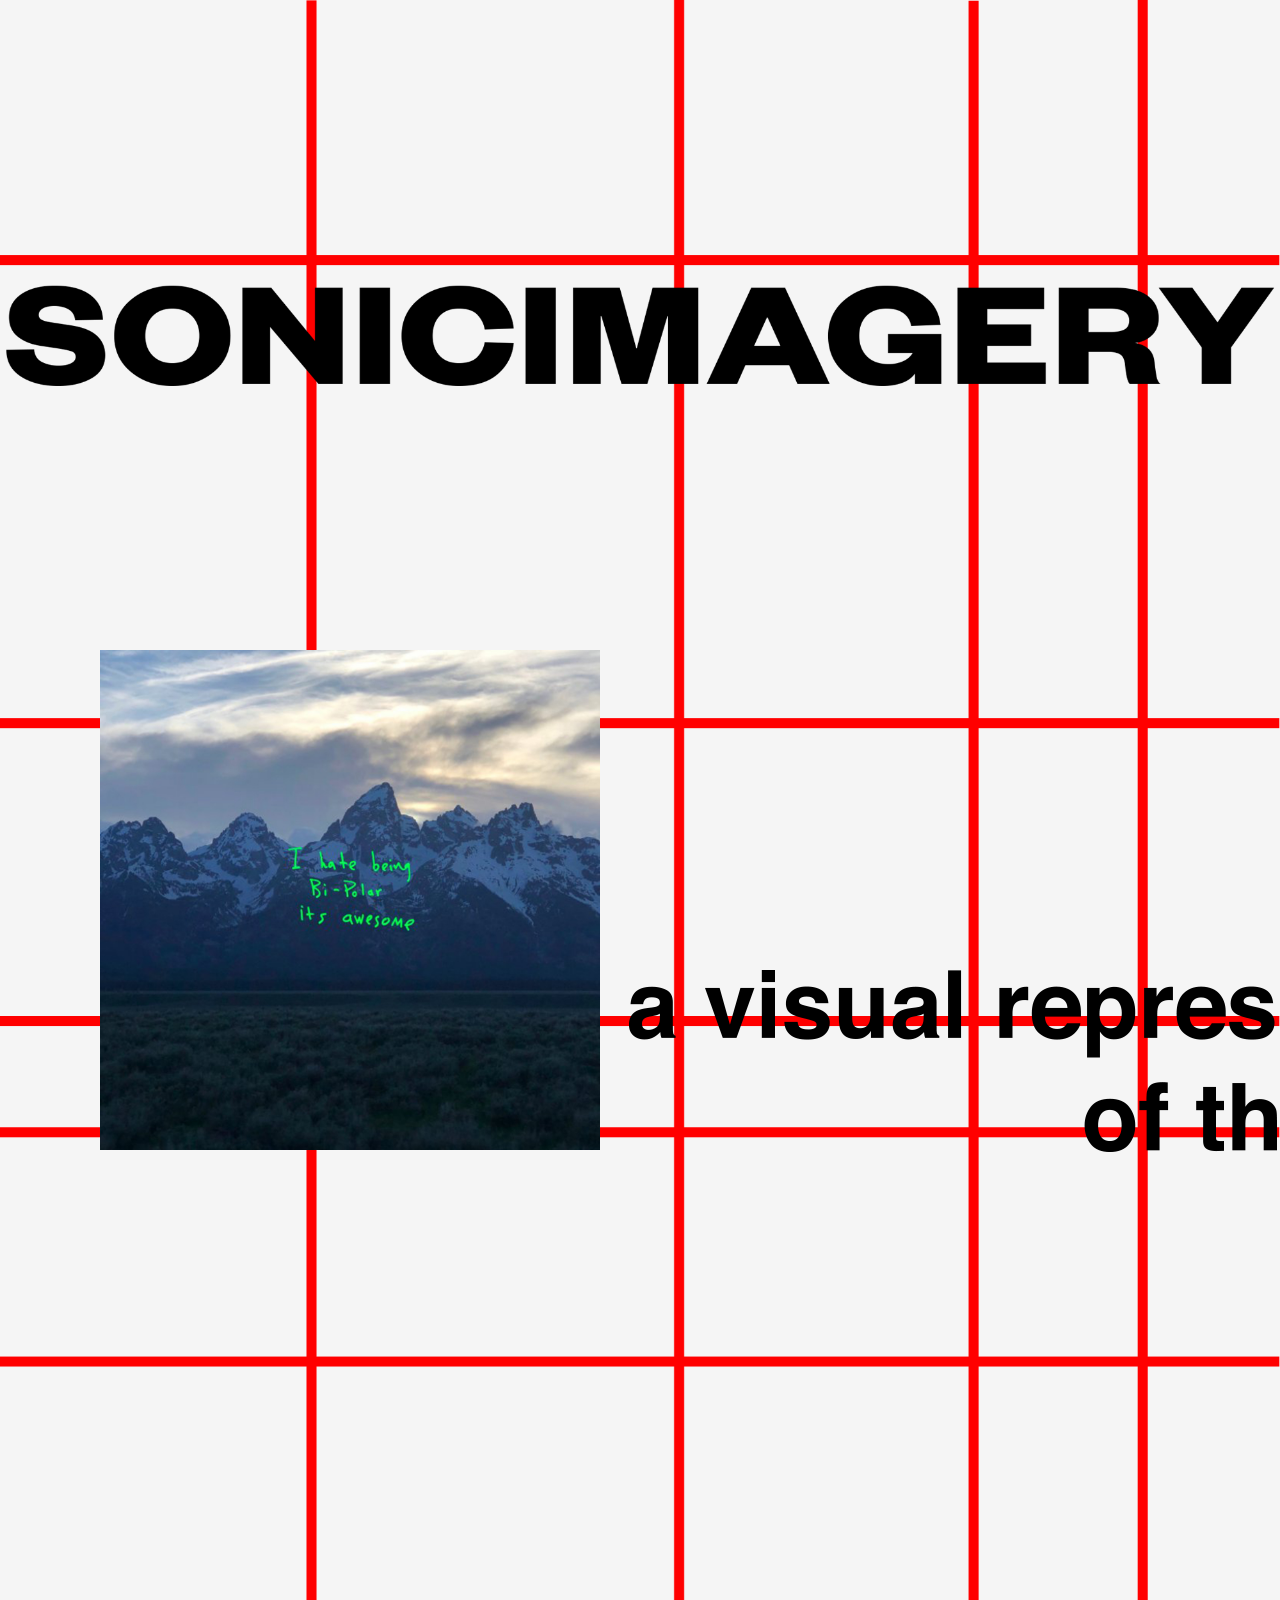
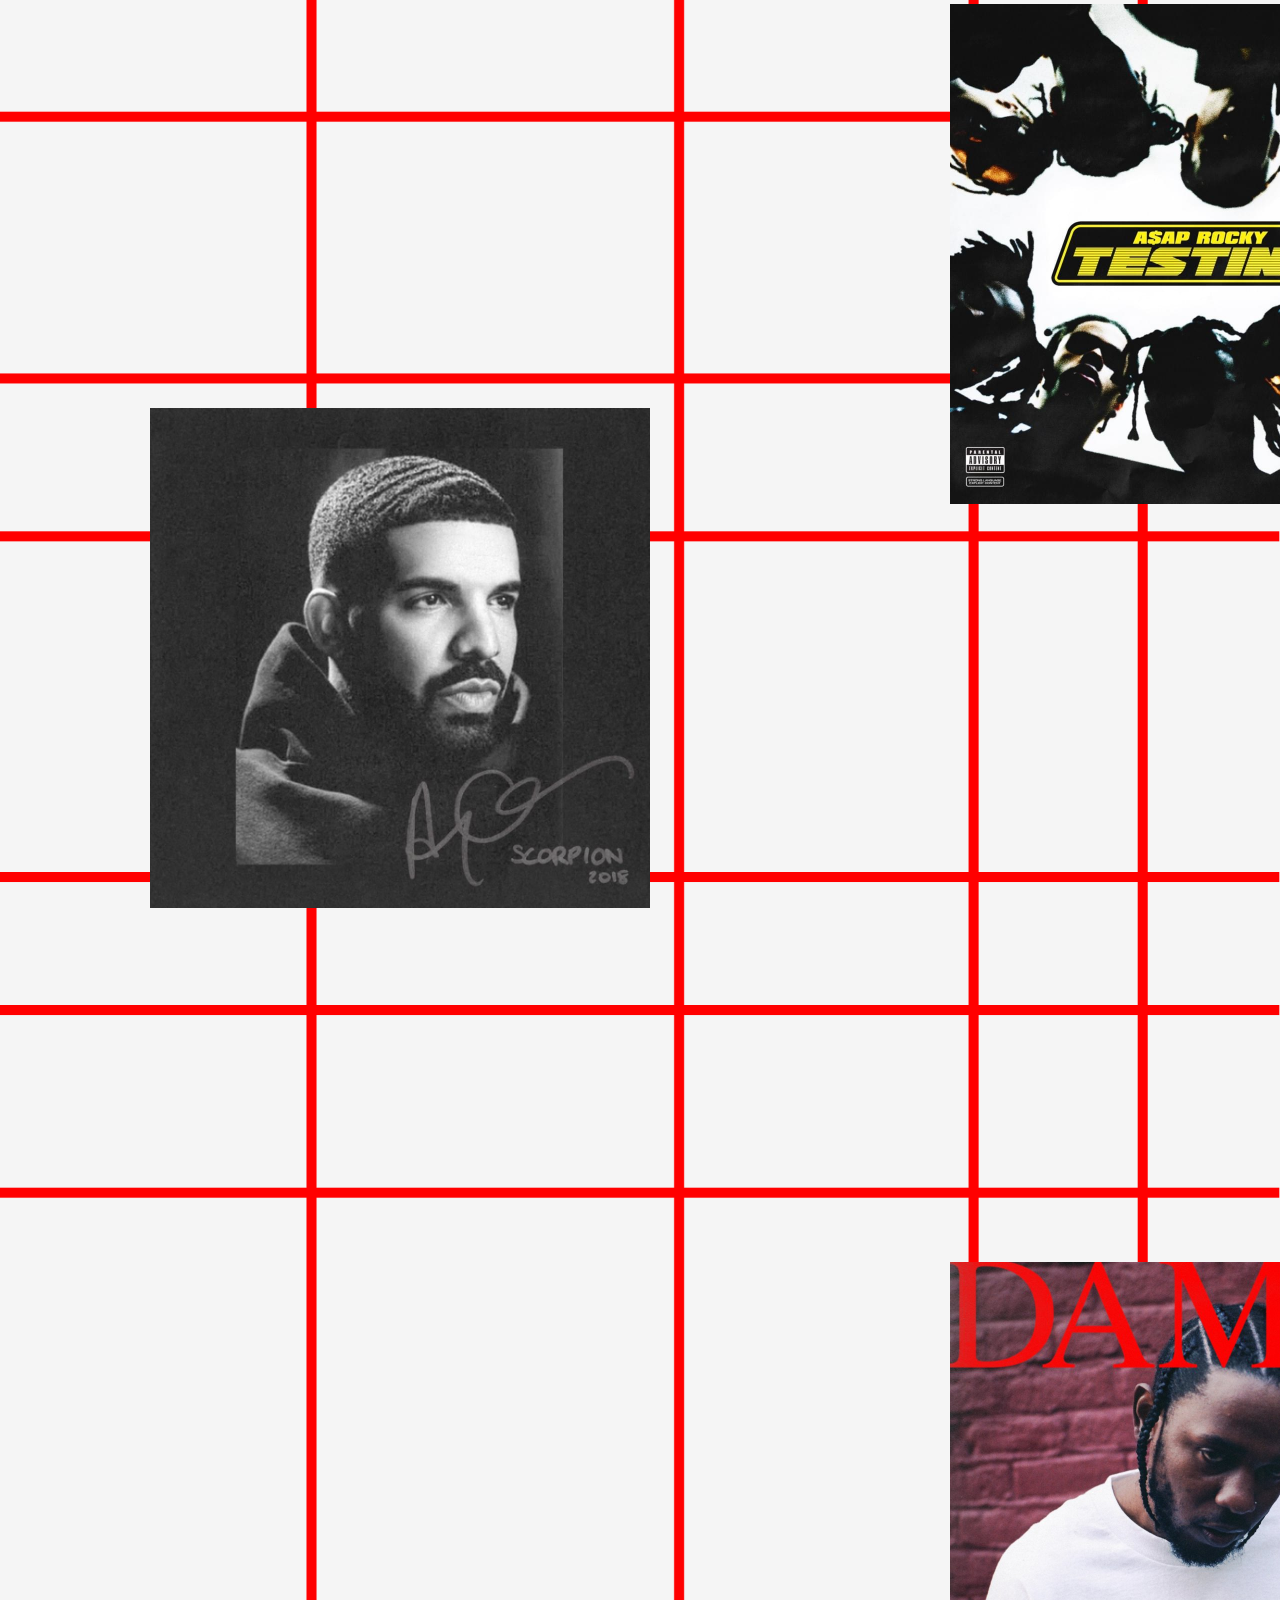
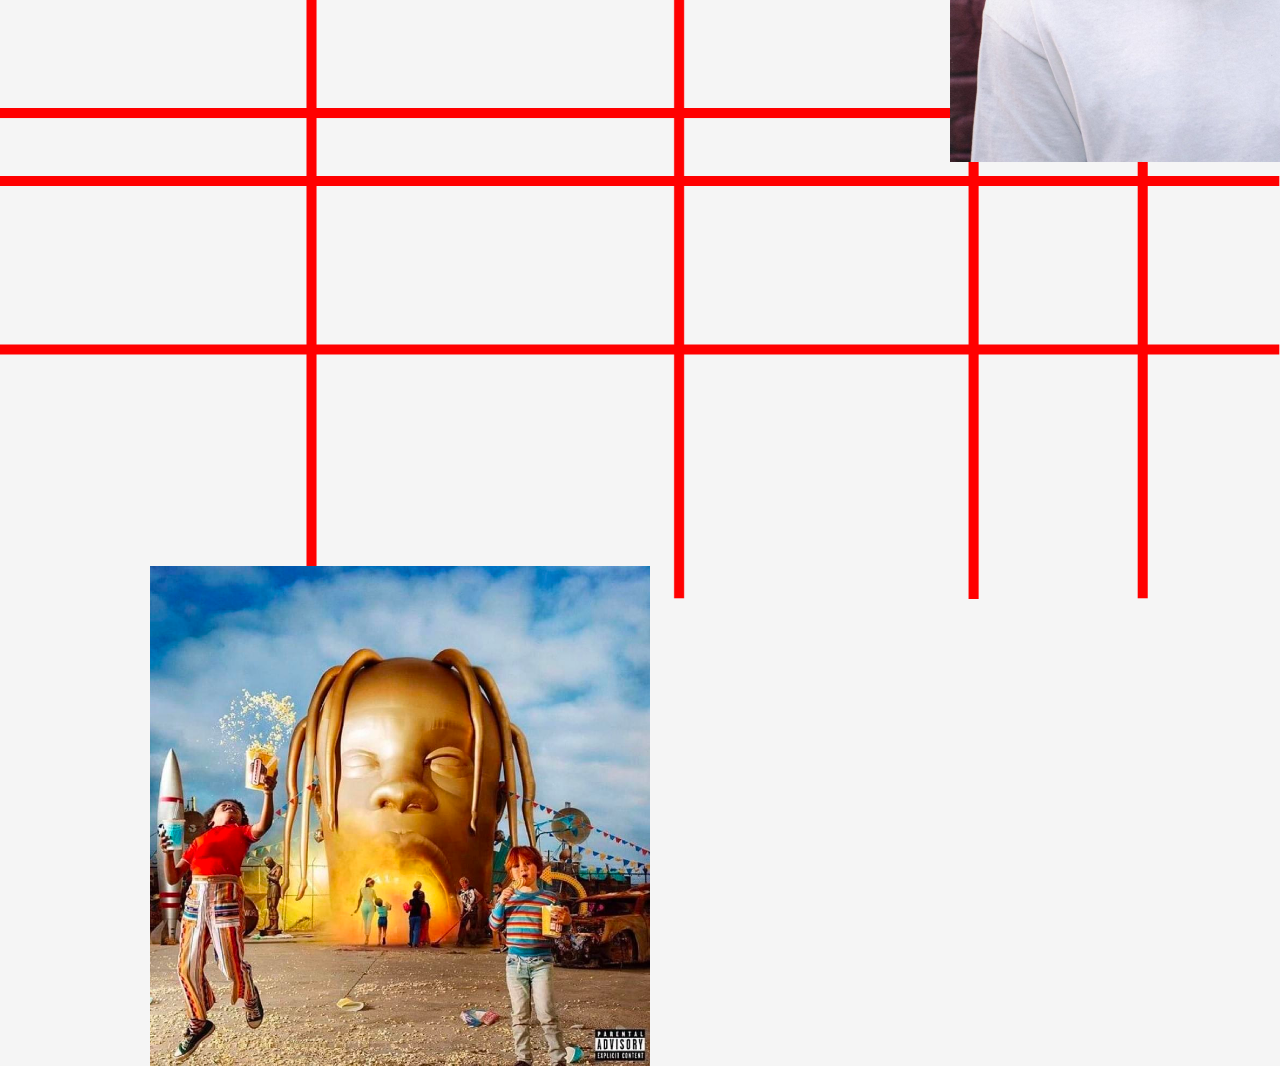
==== index.html @ 059b32b3 "sonicimagery" ====
<!DOCTYPE html>
<html>
<body>
<head>
  <link rel="stylesheet" type="text/css" href="assets/css/style.css">
</head>

<div class="headerImageContainer">
  <div class="img2">
    <img src="assets/img/sonicimagery.png"/>
  </div>
</div>

<div class="img">
  <img src="assets/img/BG.png"/>
</div>

<div class="img3">
  <a href="/Users/niccolomasala/Downloads/EXAM/website/index5.html">
  <img src="assets/img/kwcover.jpg"/>
</div>

<div class="img4">
  <a href="/Users/niccolomasala/Downloads/EXAM/website/index2.html">
    <img src="assets/img/apcover.jpg"/>
  </a>
</div>

<div class="img5">
  <a href="/Users/niccolomasala/Downloads/EXAM/website/index3.html">
  <img src="assets/img/dcover.jpg"/>
</a>
</div>

<div class="img6">
    <a href="/Users/niccolomasala/Downloads/EXAM/website/index4.html">
  <img src="assets/img/klcover.jpg"/>
  </a>
</div>

<div class="img7">
  <img src="assets/img/tscover.jpg"/>
</div>

<div class="img8">
  <img src="assets/img/descr.png"/>
</div>

</body>
</html>
---- assets/css/style.css ----
* {
  margin: 0;
}

body {
  overflow-x: hidden;
  width: 100vw;
  background: #f5f5f5;
}

.headerImageContainer {
  position: absolute;
  width: 100vw;
  height: 35vh;
  display: flex;
  align-items: center;
  justify-content: center;
  top: 20%;
}

.img2>img{
  width: 100%;
}

.img>img{
  z-index: -1;
  width: 100%;
  position: absolute;
  top: 0;
}

.img3>a>img {
  position: relative;
    width: 500px;
    height: 500px;
    top: 650px;
  left: 100px;
}

.img4>a>img {
  position: relative;
    width: 500px;
    height: 500px;
    top: 1100px;
  left: 950px;
}

.img5>a>img {
  position: relative;
    width: 500px;
    height: 500px;
    top: 1000px;
  left: 150px;
}

.img6>a>img {
  position: relative;
    width: 500px;
    height: 500px;
    top: 1350px;
  left: 950px;
}

.img7>img {
  position: relative;
    width: 500px;
    height: 500px;
    top: 1750px;
  left: 150px;
}

.img8>img {
  position: relative;
    top: -1550px;
  left: 600px;
}
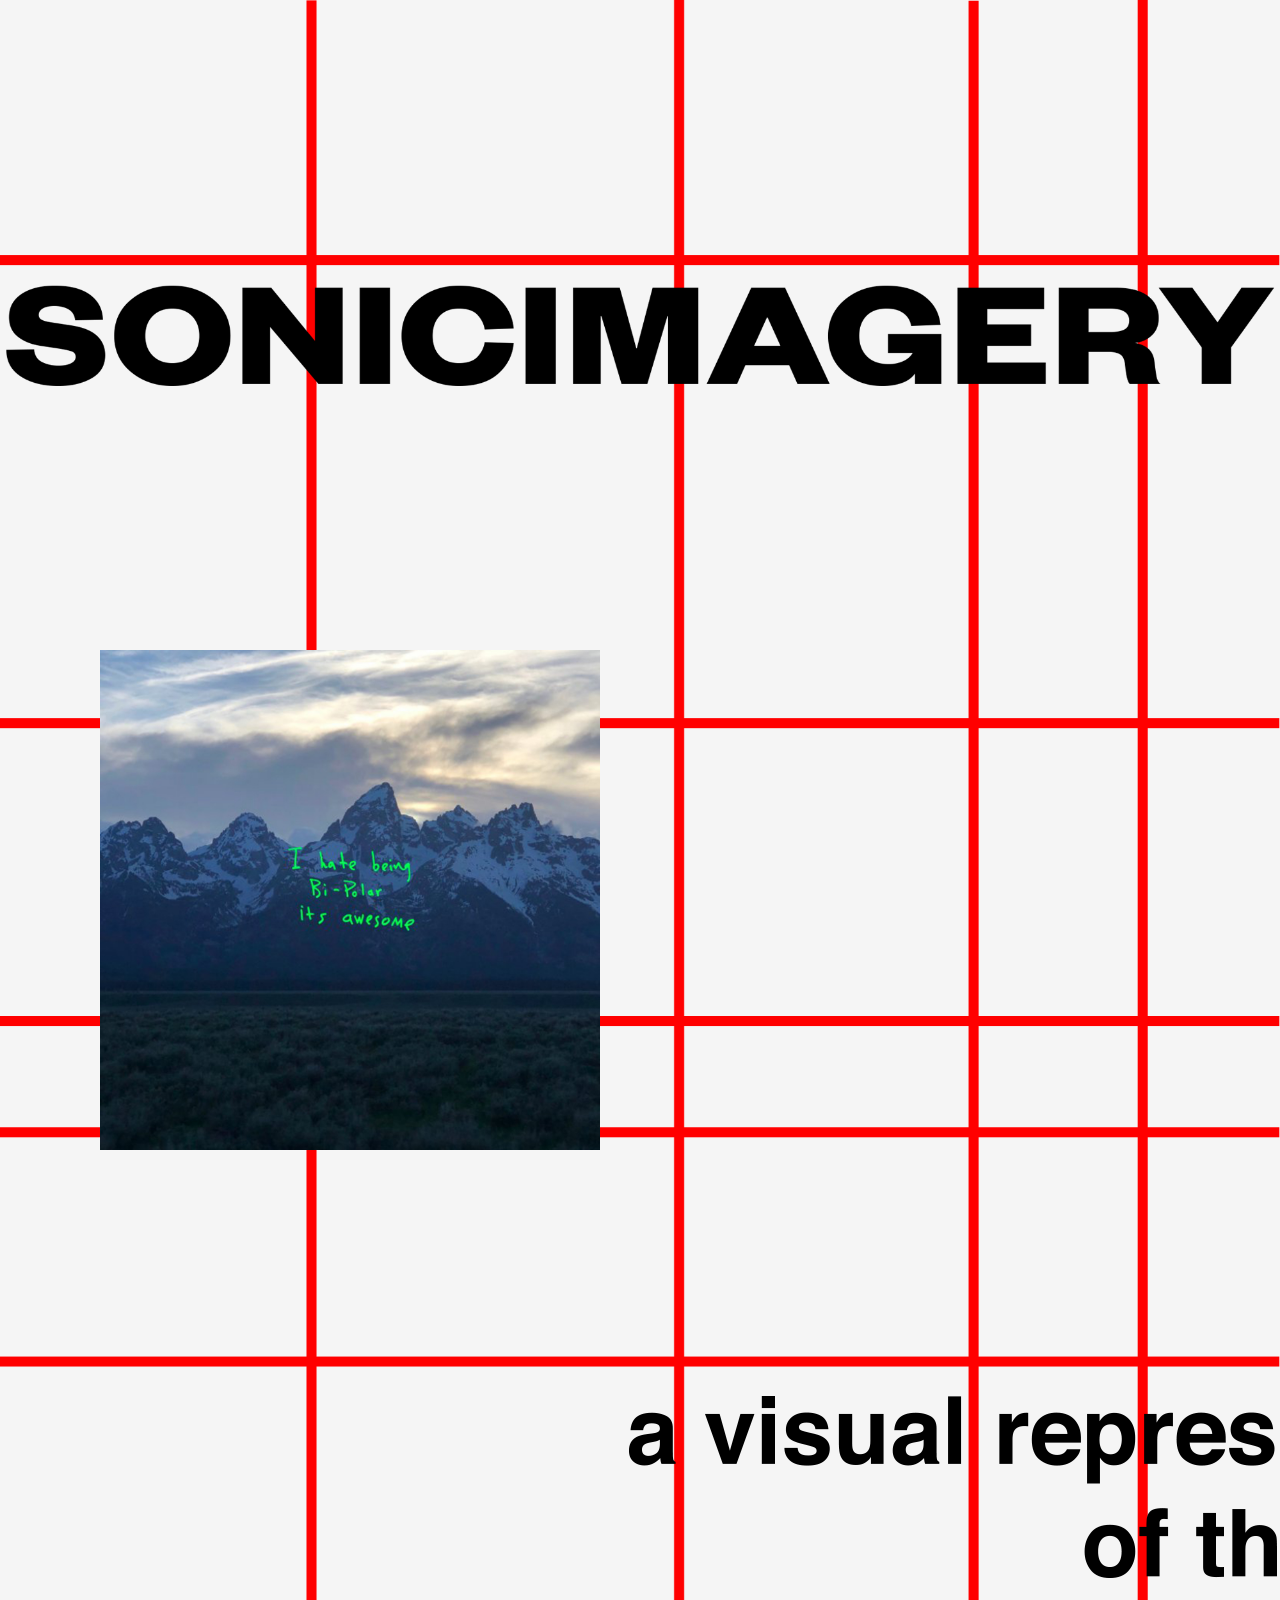
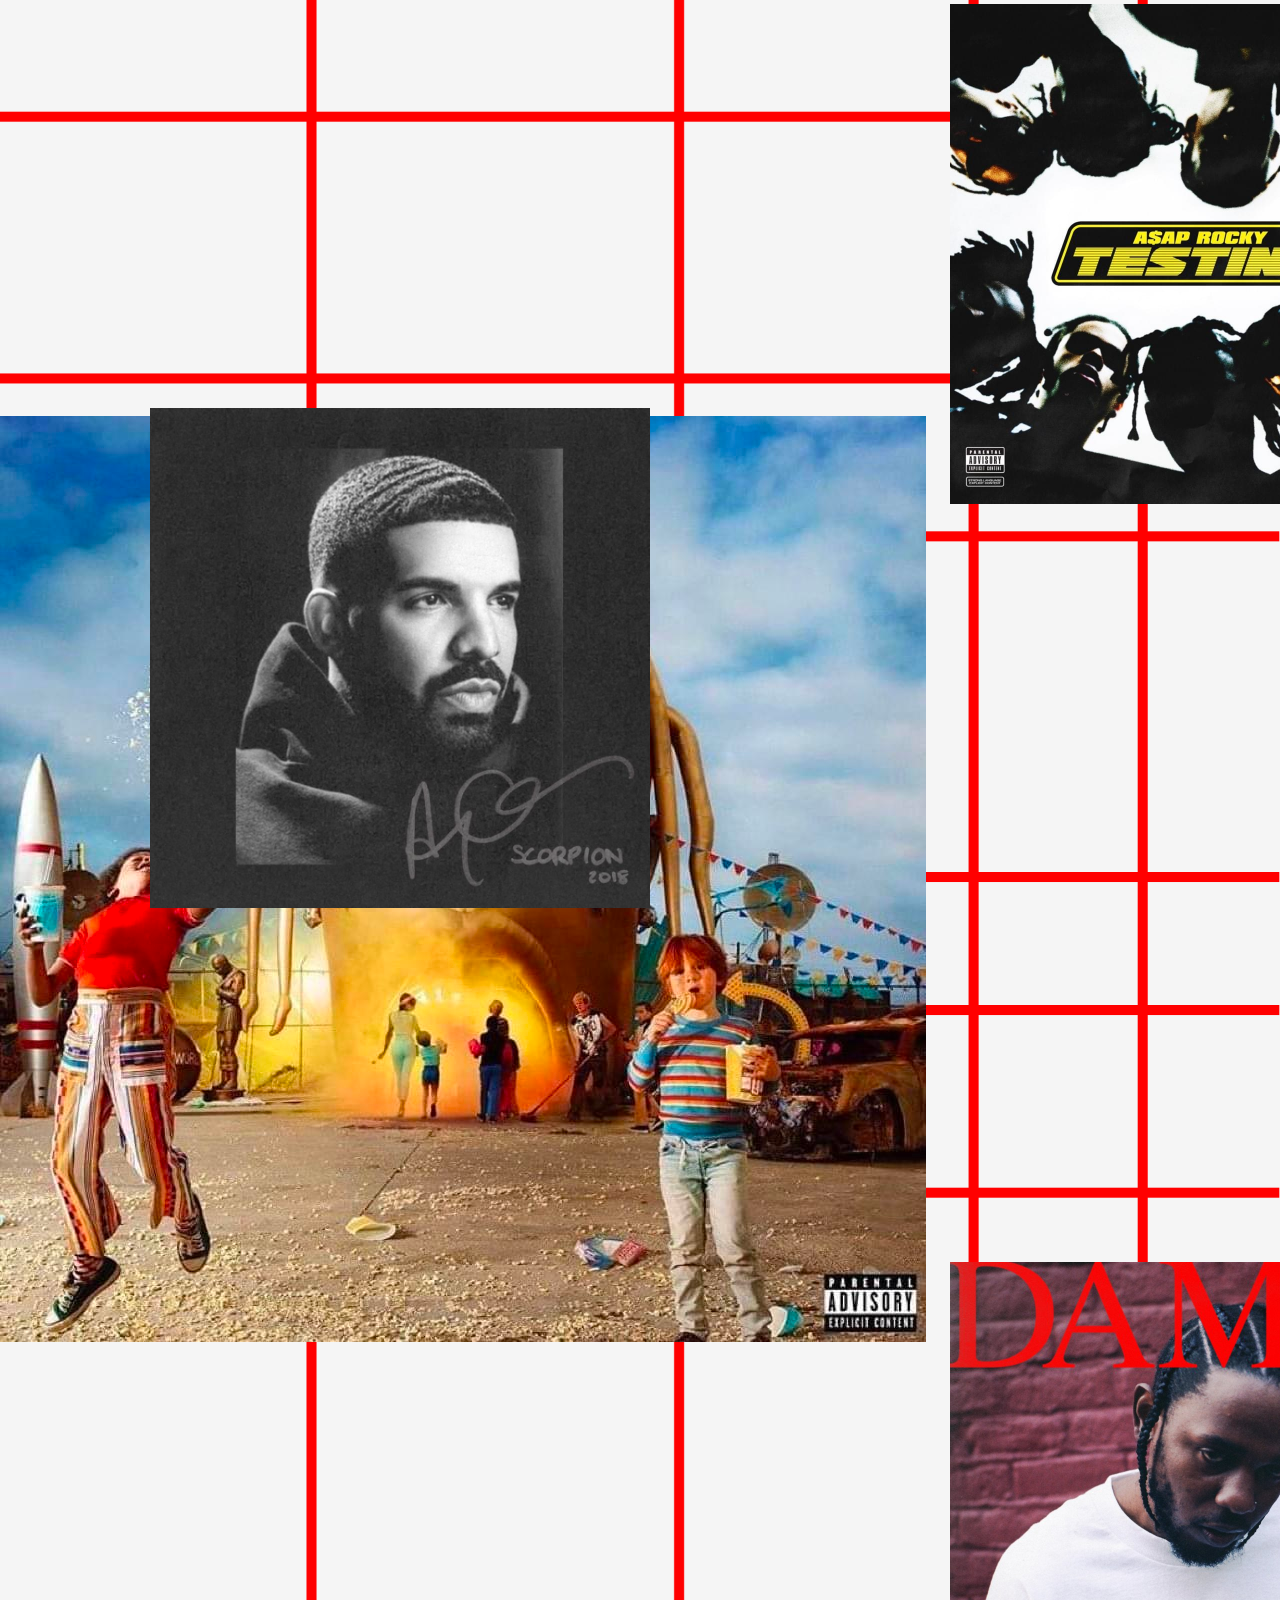
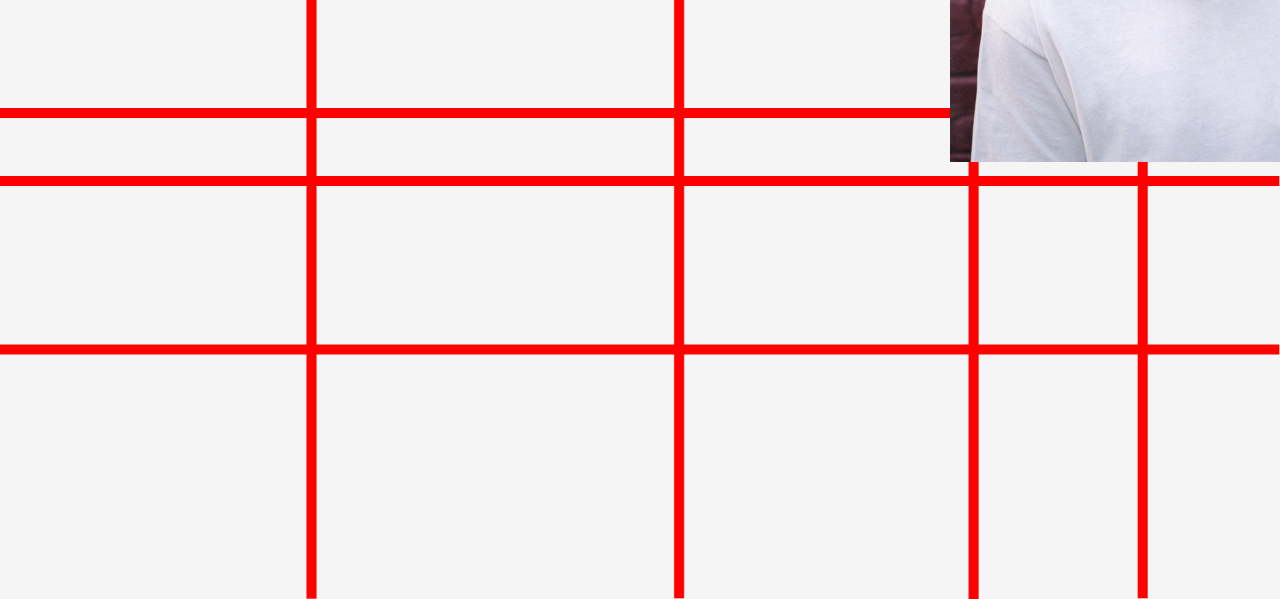
==== commit ff6051da: "yo" ====
--- a/index.html
+++ b/index.html
@@ -16,30 +16,32 @@
 </div>
 
 <div class="img3">
-  <a href="/Users/niccolomasala/Downloads/EXAM/website/index5.html">
+  <a href="index5.html">
   <img src="assets/img/kwcover.jpg"/>
 </div>
 
 <div class="img4">
-  <a href="/Users/niccolomasala/Downloads/EXAM/website/index2.html">
+  <a href="index2.html">
     <img src="assets/img/apcover.jpg"/>
   </a>
 </div>
 
 <div class="img5">
-  <a href="/Users/niccolomasala/Downloads/EXAM/website/index3.html">
+  <a href="index3.html">
   <img src="assets/img/dcover.jpg"/>
 </a>
 </div>
 
 <div class="img6">
-    <a href="/Users/niccolomasala/Downloads/EXAM/website/index4.html">
+    <a href="index4.html">
   <img src="assets/img/klcover.jpg"/>
   </a>
 </div>
 
 <div class="img7">
+      <a href="index4.html">
   <img src="assets/img/tscover.jpg"/>
+    </a>
 </div>
 
 <div class="img8">
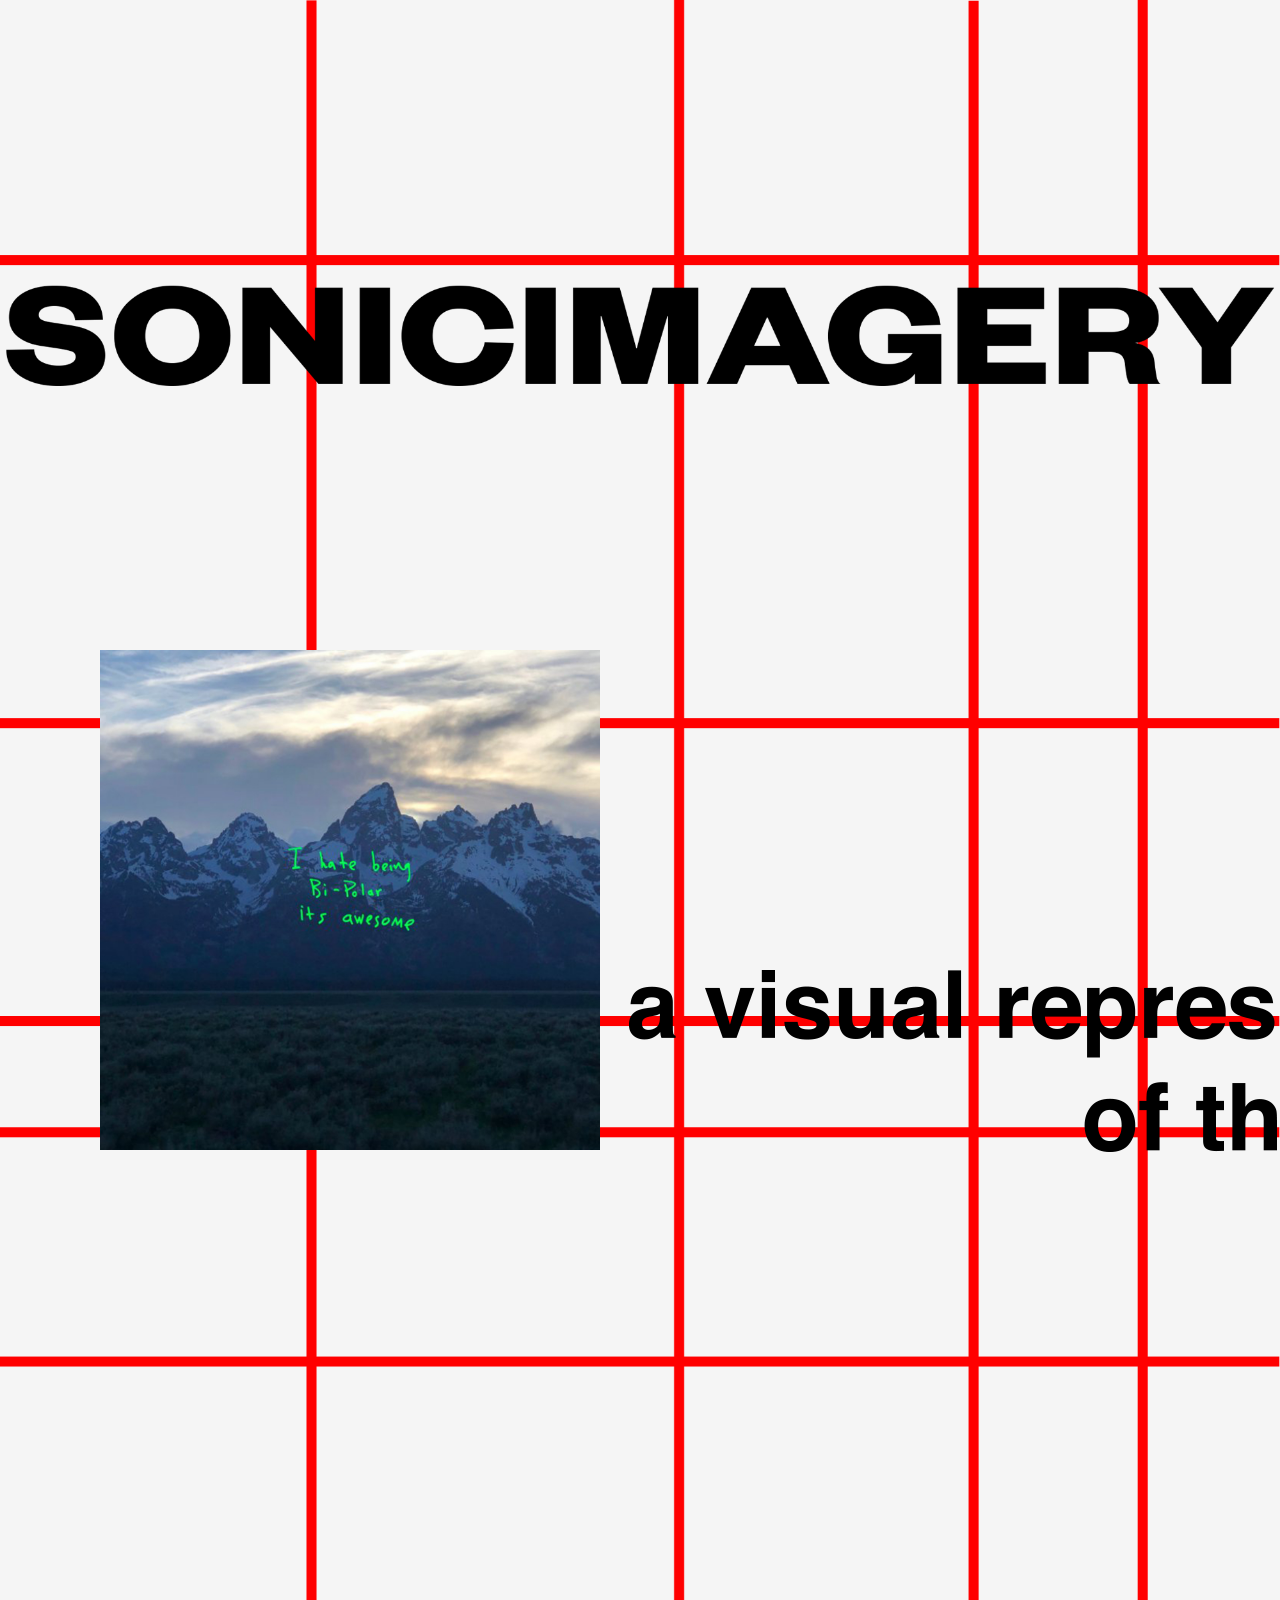
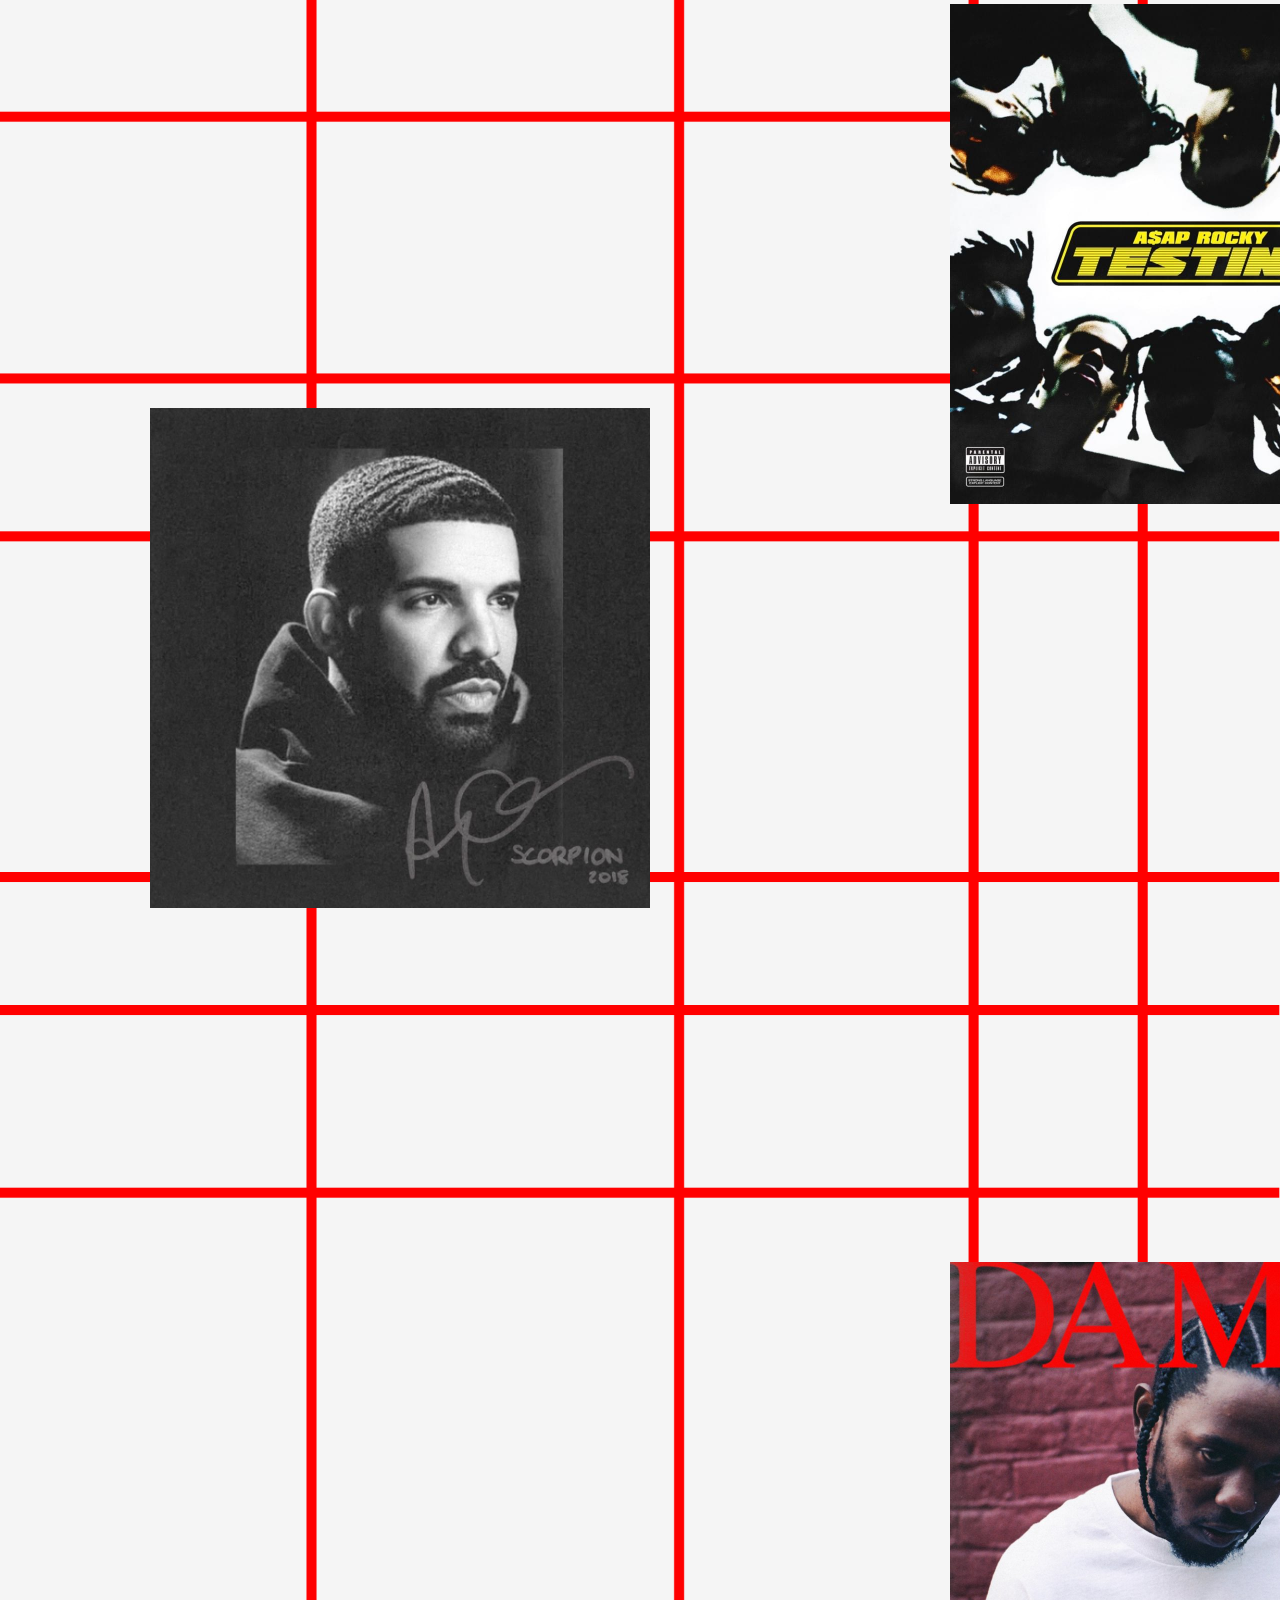
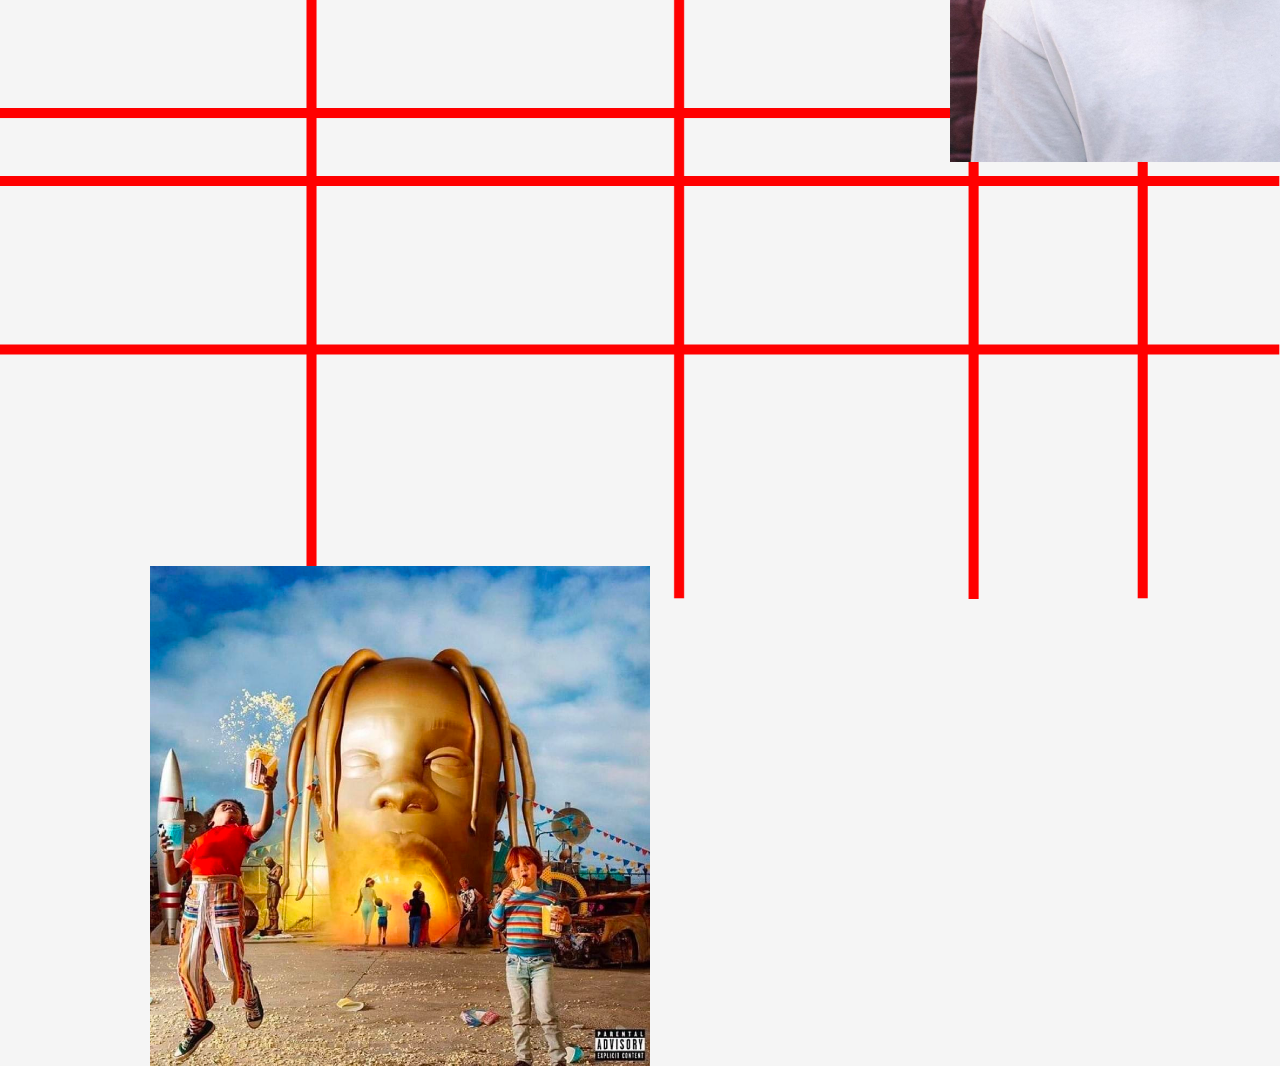
==== commit 2c5a2a96: "yo" ====
--- a/index.html
+++ b/index.html
@@ -39,7 +39,7 @@
 </div>
 
 <div class="img7">
-      <a href="index4.html">
+      <a href="index6.html">
   <img src="assets/img/tscover.jpg"/>
     </a>
 </div>
--- a/assets/css/style.css
+++ b/assets/css/style.css
@@ -61,7 +61,7 @@
   left: 950px;
 }
 
-.img7>img {
+.img7>a>img {
   position: relative;
     width: 500px;
     height: 500px;
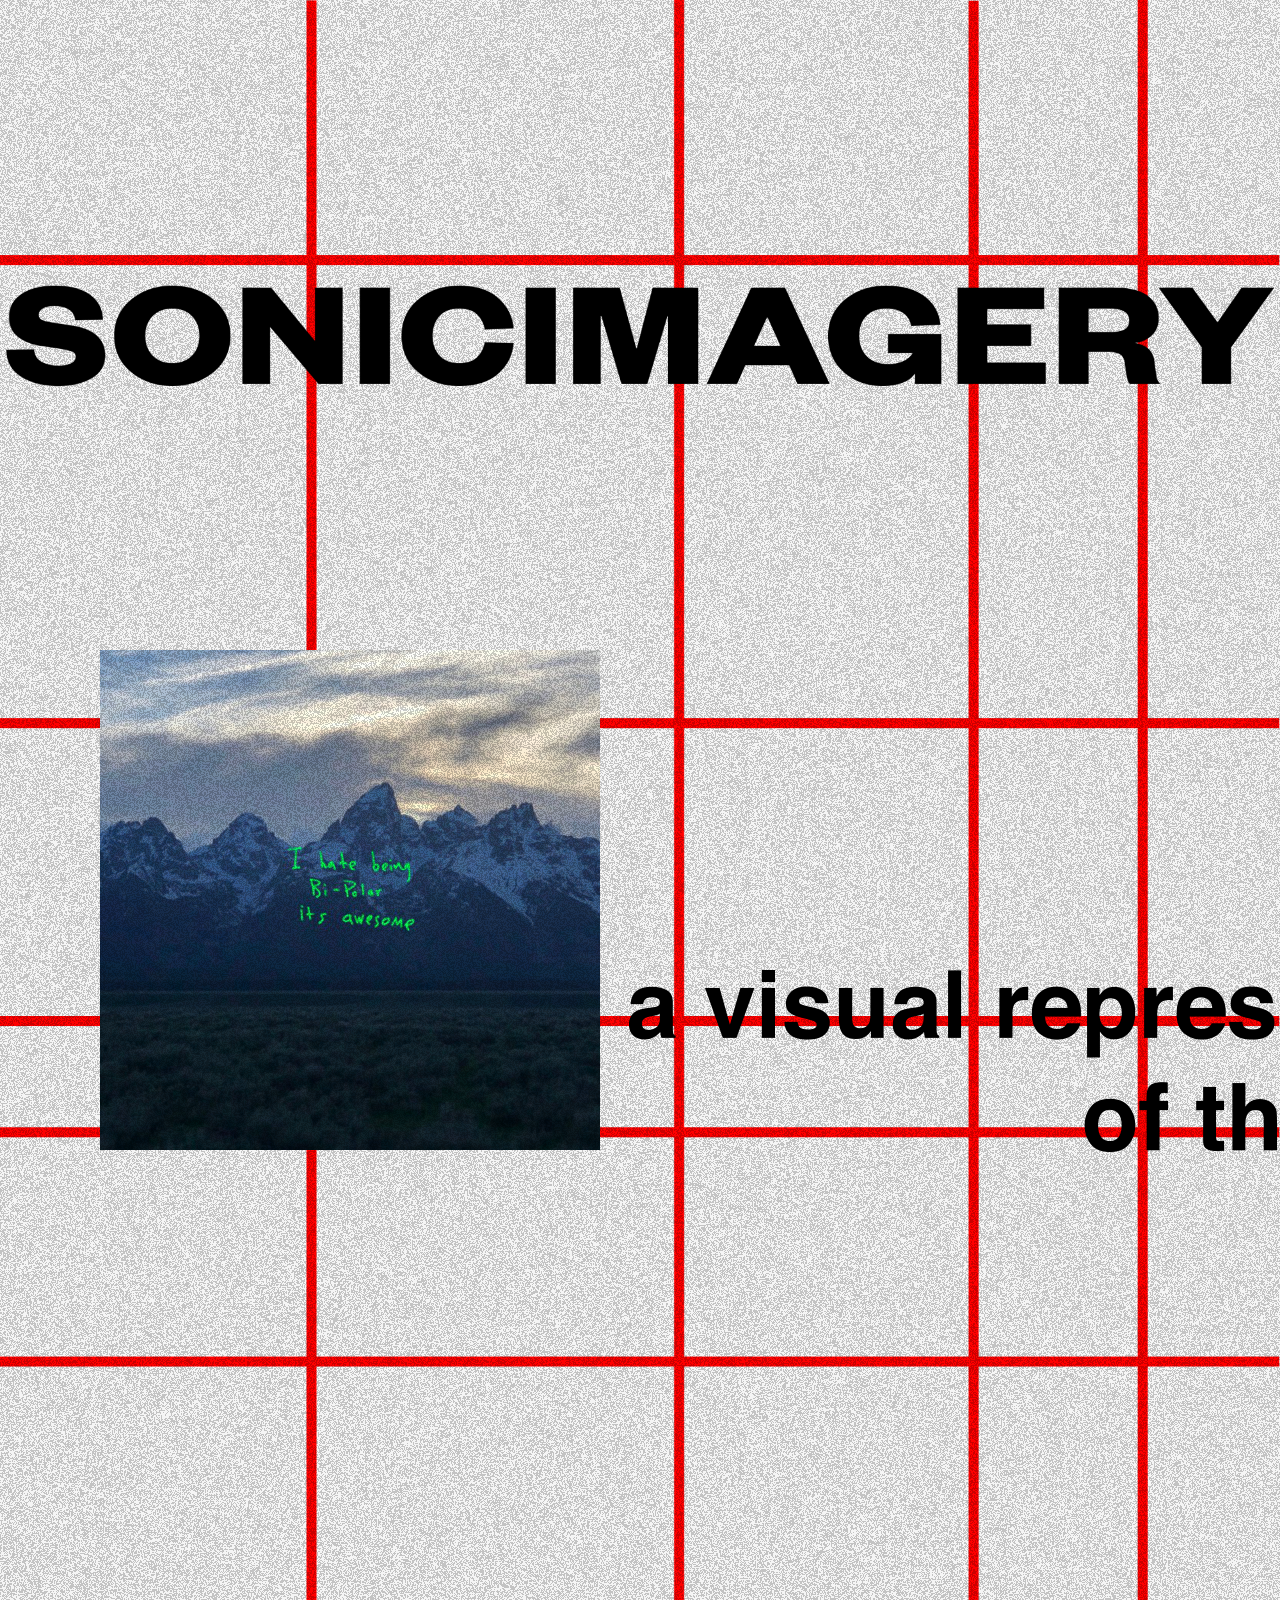
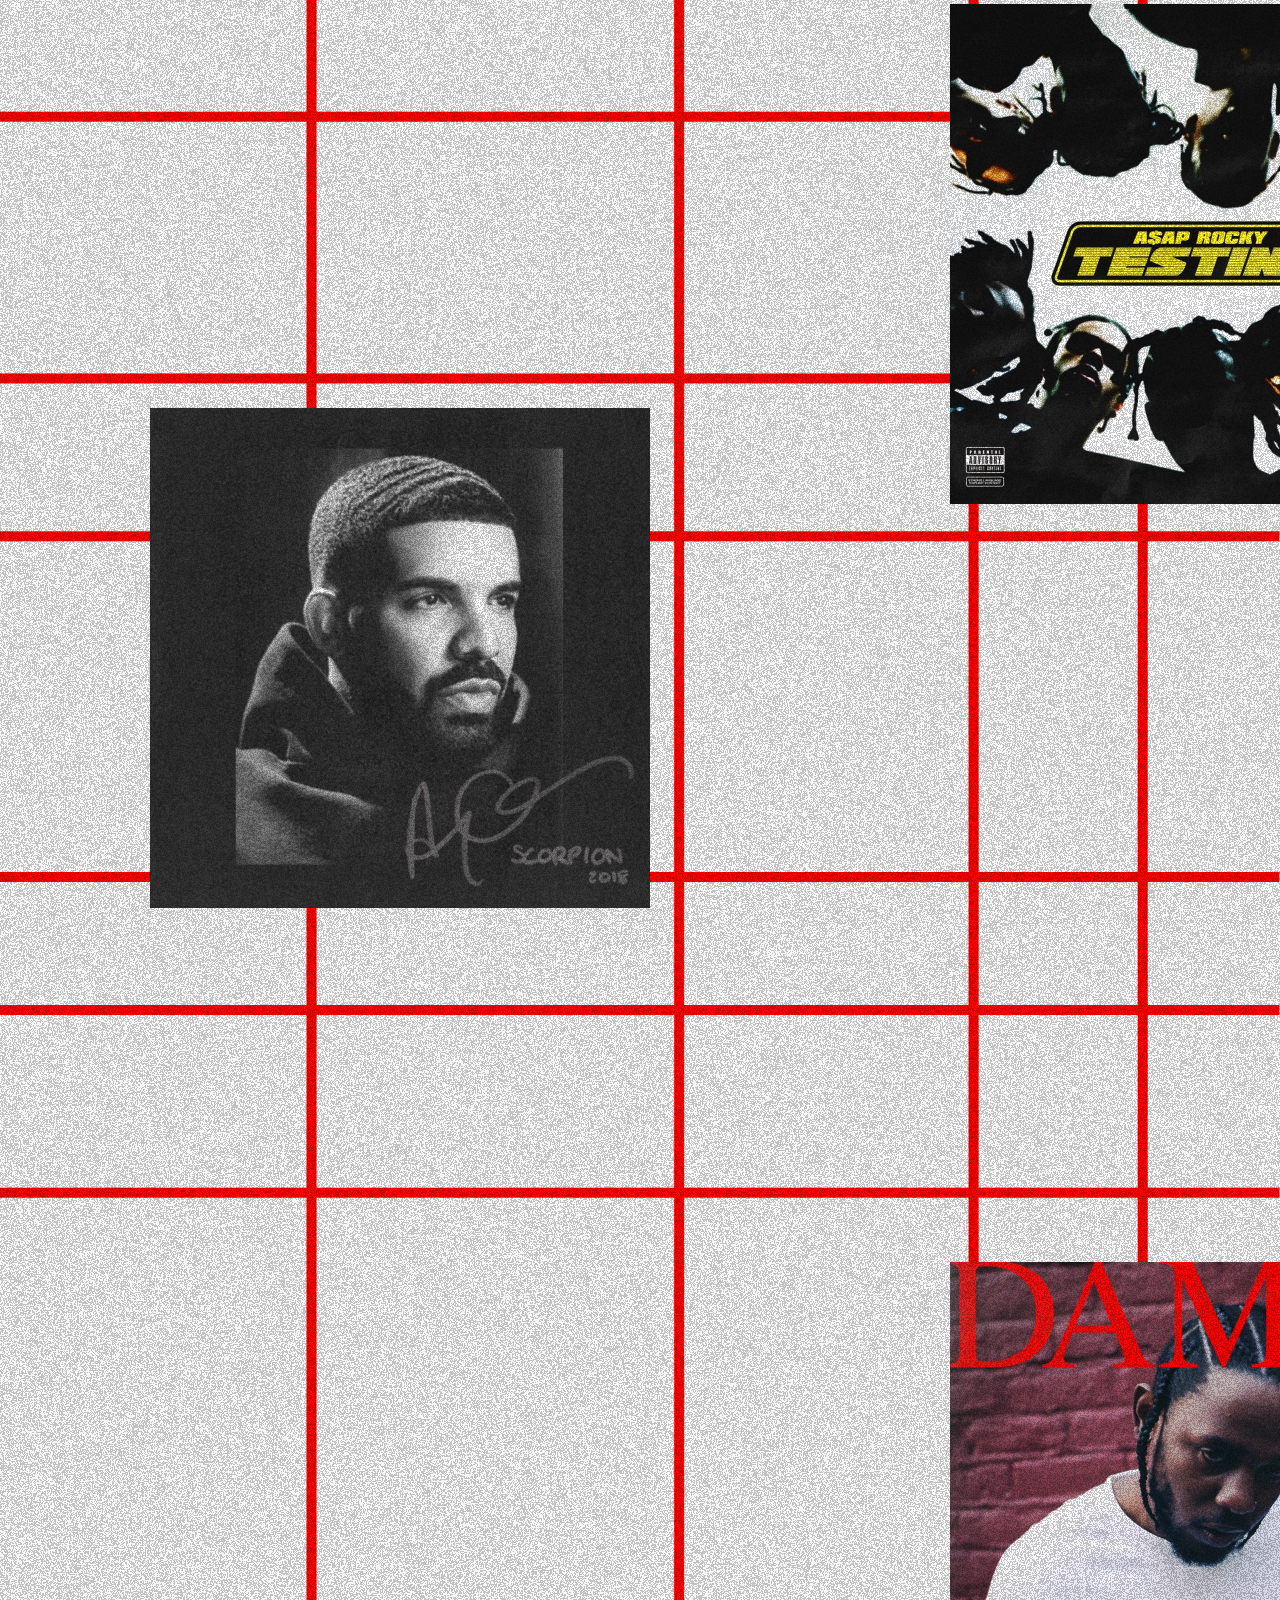
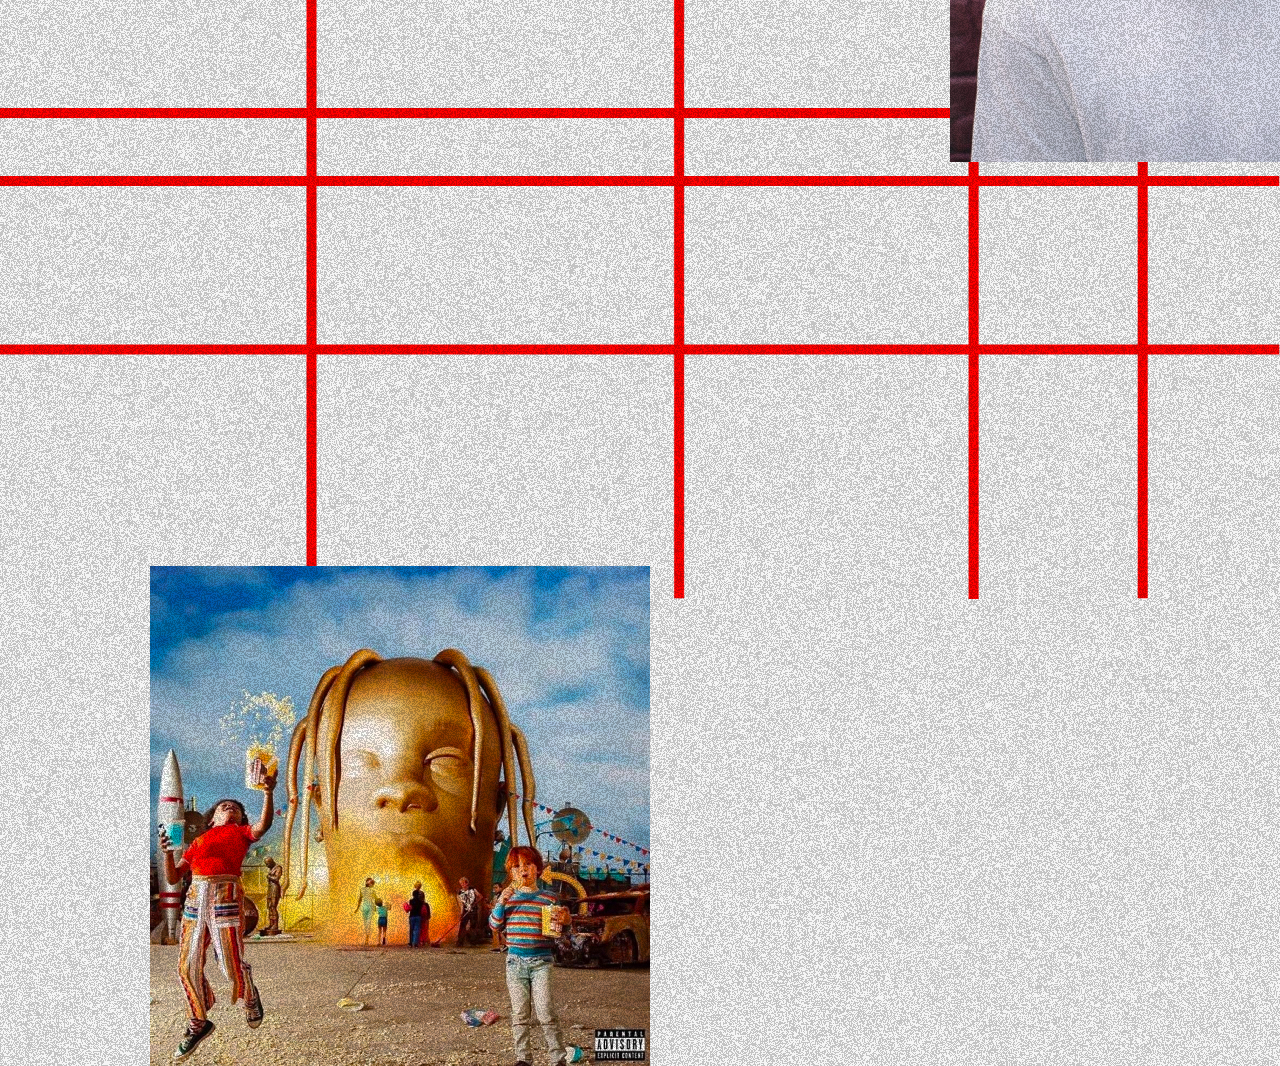
==== commit bdf61acd: "yo" ====
--- a/index.html
+++ b/index.html
@@ -3,6 +3,7 @@
 <body>
 <head>
   <link rel="stylesheet" type="text/css" href="assets/css/style.css">
+  <link rel="stylesheet" type="text/css" href="assets/css/canvas.css">
 </head>
 
 <div class="headerImageContainer">
@@ -48,5 +49,9 @@
   <img src="assets/img/descr.png"/>
 </div>
 
+<canvas id="noise" class="noise"></canvas>
+
+<script type="text/javascript" src="assets/js/canvas.js"></script>
+
 </body>
 </html>
--- a/assets/css/canvas.css
+++ b/assets/css/canvas.css
@@ -0,0 +1,8 @@
+.noise {
+  position: absolute;
+  top: 0;
+  left: 0;
+  z-index: 999;
+  opacity: 0.2;
+  pointer-events: none;
+}
